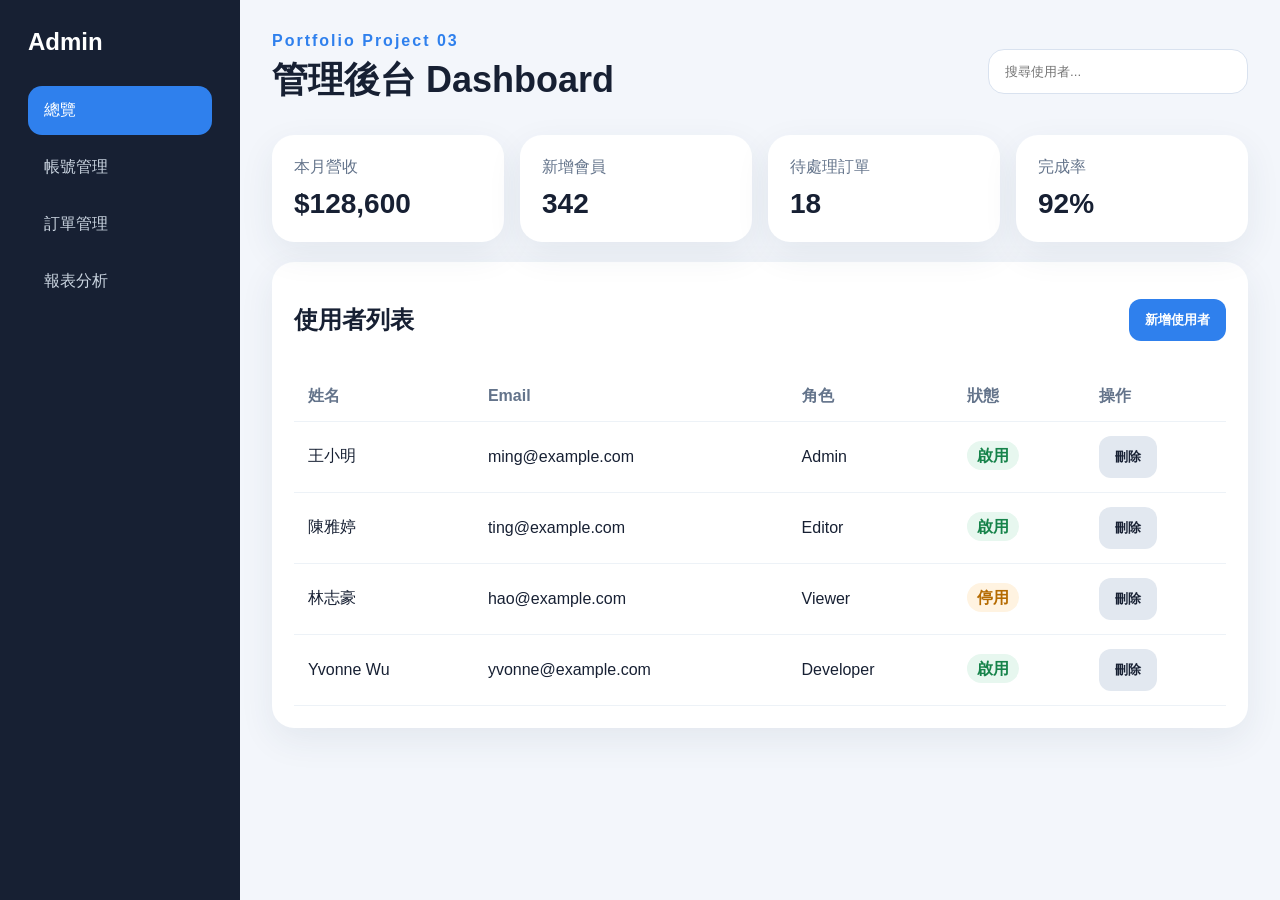
==== admin-dashboard/index.html @ 35ff7ce7 "上傳" ====
<!doctype html><html lang="zh-Hant"><head><meta charset="UTF-8"><meta name="viewport" content="width=device-width,initial-scale=1.0"><title>管理後台 Demo</title><link rel="stylesheet" href="style.css"></head><body><aside><h2>Admin</h2><a class="active">總覽</a><a>帳號管理</a><a>訂單管理</a><a>報表分析</a></aside><main><header><div><p>Portfolio Project 03</p><h1>管理後台 Dashboard</h1></div><input id="keyword" placeholder="搜尋使用者..."></header><section class="cards"><div><span>本月營收</span><strong>$128,600</strong></div><div><span>新增會員</span><strong>342</strong></div><div><span>待處理訂單</span><strong>18</strong></div><div><span>完成率</span><strong>92%</strong></div></section><section class="panel"><div class="panel-title"><h2>使用者列表</h2><button id="addUser">新增使用者</button></div><table><thead><tr><th>姓名</th><th>Email</th><th>角色</th><th>狀態</th><th>操作</th></tr></thead><tbody id="tbody"></tbody></table></section></main><script src="script.js"></script></body></html>
---- admin-dashboard/style.css ----
*{box-sizing:border-box}body{margin:0;font-family:"Noto Sans TC",Arial,sans-serif;background:#f3f6fb;color:#172033;display:grid;grid-template-columns:240px 1fr;min-height:100vh}aside{background:#172033;color:white;padding:28px}aside h2{margin:0 0 30px}aside a{display:block;padding:14px 16px;border-radius:14px;color:#cbd5e1;margin:8px 0}.active{background:#2f80ed;color:white}main{padding:32px}header{display:flex;justify-content:space-between;align-items:center;margin-bottom:24px}header p{color:#2f80ed;font-weight:800;letter-spacing:2px;margin:0}h1{margin:6px 0;font-size:36px}header input{padding:14px 16px;border:1px solid #d9e2ef;border-radius:16px;width:260px}.cards{display:grid;grid-template-columns:repeat(4,1fr);gap:16px;margin-bottom:20px}.cards div,.panel{background:white;border-radius:22px;padding:22px;box-shadow:0 12px 35px rgba(40,60,90,.08)}.cards span{color:#64748b}.cards strong{display:block;font-size:28px;margin-top:10px}.panel-title{display:flex;justify-content:space-between;align-items:center}button{border:0;border-radius:12px;background:#2f80ed;color:white;padding:12px 16px;font-weight:800;cursor:pointer}table{width:100%;border-collapse:collapse;margin-top:16px}th,td{text-align:left;padding:14px;border-bottom:1px solid #edf2f7}th{color:#64748b}.badge{padding:6px 10px;border-radius:999px;background:#e7f7ef;color:#16834a;font-weight:800}.off{background:#fff3e1;color:#b56b00}.del{background:#e2e8f0;color:#172033}@media(max-width:900px){body{grid-template-columns:1fr}aside{display:none}.cards{grid-template-columns:1fr 1fr}header{display:block}header input{width:100%}}
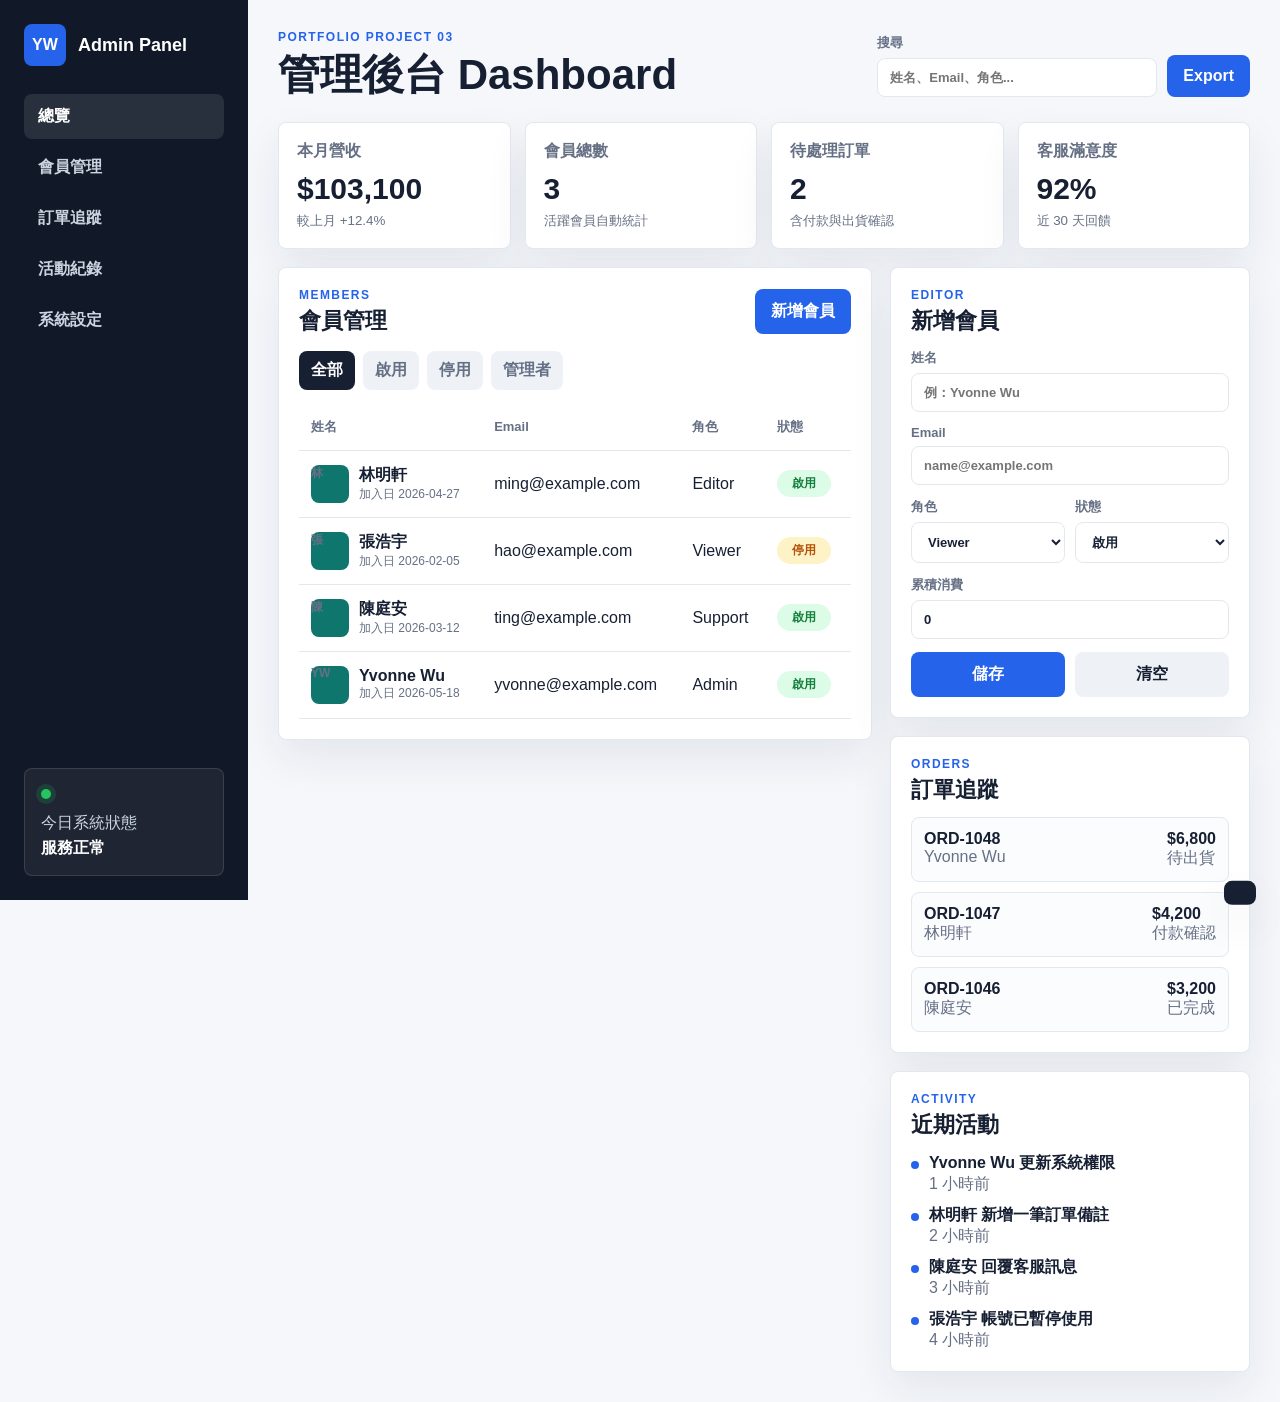
==== commit 6cf0713e: "更新" ====
--- a/admin-dashboard/index.html
+++ b/admin-dashboard/index.html
@@ -1 +1,187 @@
-<!doctype html><html lang="zh-Hant"><head><meta charset="UTF-8"><meta name="viewport" content="width=device-width,initial-scale=1.0"><title>管理後台 Demo</title><link rel="stylesheet" href="style.css"></head><body><aside><h2>Admin</h2><a class="active">總覽</a><a>帳號管理</a><a>訂單管理</a><a>報表分析</a></aside><main><header><div><p>Portfolio Project 03</p><h1>管理後台 Dashboard</h1></div><input id="keyword" placeholder="搜尋使用者..."></header><section class="cards"><div><span>本月營收</span><strong>$128,600</strong></div><div><span>新增會員</span><strong>342</strong></div><div><span>待處理訂單</span><strong>18</strong></div><div><span>完成率</span><strong>92%</strong></div></section><section class="panel"><div class="panel-title"><h2>使用者列表</h2><button id="addUser">新增使用者</button></div><table><thead><tr><th>姓名</th><th>Email</th><th>角色</th><th>狀態</th><th>操作</th></tr></thead><tbody id="tbody"></tbody></table></section></main><script src="script.js"></script></body></html>
+<!doctype html>
+<html lang="zh-Hant">
+  <head>
+    <meta charset="UTF-8" />
+    <meta name="viewport" content="width=device-width, initial-scale=1.0" />
+    <title>管理後台 Demo | Yvonne Wu</title>
+    <meta
+      name="description"
+      content="一個以 HTML、CSS、JavaScript 製作的響應式管理後台作品，包含資料篩選、排序、新增、編輯與刪除。"
+    />
+    <link rel="stylesheet" href="style.css" />
+  </head>
+  <body>
+    <aside class="sidebar" aria-label="主選單">
+      <a class="brand" href="../index.html" aria-label="回到作品集首頁">
+        <span>YW</span>
+        <strong>Admin Panel</strong>
+      </a>
+      <nav class="nav-list">
+        <a class="active" href="#overview">總覽</a>
+        <a href="#members">會員管理</a>
+        <a href="#orders">訂單追蹤</a>
+        <a href="#activity">活動紀錄</a>
+        <a href="#settings">系統設定</a>
+      </nav>
+      <div class="sidebar-card">
+        <span class="status-dot"></span>
+        <p>今日系統狀態</p>
+        <strong>服務正常</strong>
+      </div>
+    </aside>
+
+    <main class="dashboard">
+      <header class="topbar">
+        <div>
+          <p class="eyebrow">Portfolio Project 03</p>
+          <h1>管理後台 Dashboard</h1>
+        </div>
+        <div class="topbar-actions">
+          <label class="search">
+            <span>搜尋</span>
+            <input id="keyword" type="search" placeholder="姓名、Email、角色..." />
+          </label>
+          <button class="icon-button" id="exportBtn" type="button" title="匯出目前清單">
+            Export
+          </button>
+        </div>
+      </header>
+
+      <section class="metrics" id="overview" aria-label="營運指標">
+        <article class="metric-card">
+          <span>本月營收</span>
+          <strong id="revenueValue">$0</strong>
+          <small>較上月 +12.4%</small>
+        </article>
+        <article class="metric-card">
+          <span>會員總數</span>
+          <strong id="memberValue">0</strong>
+          <small>活躍會員自動統計</small>
+        </article>
+        <article class="metric-card">
+          <span>待處理訂單</span>
+          <strong id="pendingValue">0</strong>
+          <small>含付款與出貨確認</small>
+        </article>
+        <article class="metric-card">
+          <span>客服滿意度</span>
+          <strong>92%</strong>
+          <small>近 30 天回饋</small>
+        </article>
+      </section>
+
+      <section class="workspace">
+        <section class="panel users-panel" id="members">
+          <div class="panel-title">
+            <div>
+              <p class="eyebrow">Members</p>
+              <h2>會員管理</h2>
+            </div>
+            <button id="openFormBtn" class="primary-button" type="button">新增會員</button>
+          </div>
+
+          <div class="filters" aria-label="會員篩選">
+            <button class="filter active" type="button" data-filter="all">全部</button>
+            <button class="filter" type="button" data-filter="active">啟用</button>
+            <button class="filter" type="button" data-filter="inactive">停用</button>
+            <button class="filter" type="button" data-filter="admin">管理者</button>
+          </div>
+
+          <div class="table-wrap">
+            <table>
+              <thead>
+                <tr>
+                  <th>
+                    <button class="sort-button" type="button" data-sort="name">姓名</button>
+                  </th>
+                  <th>Email</th>
+                  <th>
+                    <button class="sort-button" type="button" data-sort="role">角色</button>
+                  </th>
+                  <th>狀態</th>
+                  <th>
+                    <button class="sort-button" type="button" data-sort="spent">消費</button>
+                  </th>
+                  <th>操作</th>
+                </tr>
+              </thead>
+              <tbody id="tbody"></tbody>
+            </table>
+          </div>
+          <p id="emptyState" class="empty-state" hidden>找不到符合條件的會員。</p>
+        </section>
+
+        <aside class="right-column">
+          <section class="panel form-panel" id="settings">
+            <div class="panel-title compact">
+              <div>
+                <p class="eyebrow">Editor</p>
+                <h2 id="formTitle">新增會員</h2>
+              </div>
+            </div>
+            <form id="memberForm">
+              <input type="hidden" id="memberId" />
+              <label>
+                姓名
+                <input id="nameInput" type="text" required placeholder="例：Yvonne Wu" />
+              </label>
+              <label>
+                Email
+                <input id="emailInput" type="email" required placeholder="name@example.com" />
+              </label>
+              <div class="form-grid">
+                <label>
+                  角色
+                  <select id="roleInput">
+                    <option>Admin</option>
+                    <option>Editor</option>
+                    <option>Support</option>
+                    <option>Viewer</option>
+                  </select>
+                </label>
+                <label>
+                  狀態
+                  <select id="statusInput">
+                    <option value="active">啟用</option>
+                    <option value="inactive">停用</option>
+                  </select>
+                </label>
+              </div>
+              <label>
+                累積消費
+                <input id="spentInput" type="number" min="0" step="100" required />
+              </label>
+              <div class="form-actions">
+                <button class="primary-button" type="submit">儲存</button>
+                <button class="ghost-button" id="resetFormBtn" type="button">清空</button>
+              </div>
+            </form>
+          </section>
+
+          <section class="panel" id="orders">
+            <div class="panel-title compact">
+              <div>
+                <p class="eyebrow">Orders</p>
+                <h2>訂單追蹤</h2>
+              </div>
+            </div>
+            <div class="order-list" id="orderList"></div>
+          </section>
+
+          <section class="panel" id="activity">
+            <div class="panel-title compact">
+              <div>
+                <p class="eyebrow">Activity</p>
+                <h2>近期活動</h2>
+              </div>
+            </div>
+            <ul class="timeline" id="timeline"></ul>
+          </section>
+        </aside>
+      </section>
+    </main>
+
+    <div class="toast" id="toast" role="status" aria-live="polite"></div>
+    <script src="script.js"></script>
+  </body>
+</html>
--- a/admin-dashboard/style.css
+++ b/admin-dashboard/style.css
@@ -1 +1,580 @@
-*{box-sizing:border-box}body{margin:0;font-family:"Noto Sans TC",Arial,sans-serif;background:#f3f6fb;color:#172033;display:grid;grid-template-columns:240px 1fr;min-height:100vh}aside{background:#172033;color:white;padding:28px}aside h2{margin:0 0 30px}aside a{display:block;padding:14px 16px;border-radius:14px;color:#cbd5e1;margin:8px 0}.active{background:#2f80ed;color:white}main{padding:32px}header{display:flex;justify-content:space-between;align-items:center;margin-bottom:24px}header p{color:#2f80ed;font-weight:800;letter-spacing:2px;margin:0}h1{margin:6px 0;font-size:36px}header input{padding:14px 16px;border:1px solid #d9e2ef;border-radius:16px;width:260px}.cards{display:grid;grid-template-columns:repeat(4,1fr);gap:16px;margin-bottom:20px}.cards div,.panel{background:white;border-radius:22px;padding:22px;box-shadow:0 12px 35px rgba(40,60,90,.08)}.cards span{color:#64748b}.cards strong{display:block;font-size:28px;margin-top:10px}.panel-title{display:flex;justify-content:space-between;align-items:center}button{border:0;border-radius:12px;background:#2f80ed;color:white;padding:12px 16px;font-weight:800;cursor:pointer}table{width:100%;border-collapse:collapse;margin-top:16px}th,td{text-align:left;padding:14px;border-bottom:1px solid #edf2f7}th{color:#64748b}.badge{padding:6px 10px;border-radius:999px;background:#e7f7ef;color:#16834a;font-weight:800}.off{background:#fff3e1;color:#b56b00}.del{background:#e2e8f0;color:#172033}@media(max-width:900px){body{grid-template-columns:1fr}aside{display:none}.cards{grid-template-columns:1fr 1fr}header{display:block}header input{width:100%}}
+:root {
+  --bg: #f5f7fb;
+  --panel: #ffffff;
+  --text: #172033;
+  --muted: #667085;
+  --line: #e3e8ef;
+  --primary: #2563eb;
+  --primary-dark: #1e40af;
+  --success: #15803d;
+  --warning: #b45309;
+  --danger: #b42318;
+  --sidebar: #111827;
+  --shadow: 0 18px 44px rgba(22, 32, 51, 0.08);
+}
+
+* {
+  box-sizing: border-box;
+}
+
+html {
+  scroll-behavior: smooth;
+}
+
+body {
+  margin: 0;
+  min-height: 100vh;
+  background: var(--bg);
+  color: var(--text);
+  font-family: -apple-system, BlinkMacSystemFont, "Noto Sans TC", "Segoe UI", sans-serif;
+  display: grid;
+  grid-template-columns: 248px minmax(0, 1fr);
+}
+
+button,
+input,
+select {
+  font: inherit;
+}
+
+button {
+  cursor: pointer;
+}
+
+a {
+  color: inherit;
+  text-decoration: none;
+}
+
+.sidebar {
+  position: sticky;
+  top: 0;
+  height: 100vh;
+  background: var(--sidebar);
+  color: #ffffff;
+  padding: 24px;
+  display: flex;
+  flex-direction: column;
+  gap: 28px;
+}
+
+.brand {
+  display: flex;
+  align-items: center;
+  gap: 12px;
+}
+
+.brand span {
+  width: 42px;
+  height: 42px;
+  border-radius: 8px;
+  display: grid;
+  place-items: center;
+  background: #2563eb;
+  font-weight: 900;
+}
+
+.brand strong {
+  font-size: 18px;
+}
+
+.nav-list {
+  display: grid;
+  gap: 6px;
+}
+
+.nav-list a {
+  color: #cbd5e1;
+  border-radius: 8px;
+  padding: 12px 14px;
+  font-weight: 700;
+}
+
+.nav-list a:hover,
+.nav-list .active {
+  background: rgba(255, 255, 255, 0.1);
+  color: #ffffff;
+}
+
+.sidebar-card {
+  margin-top: auto;
+  padding: 16px;
+  border: 1px solid rgba(255, 255, 255, 0.12);
+  border-radius: 8px;
+  background: rgba(255, 255, 255, 0.06);
+}
+
+.sidebar-card p {
+  color: #cbd5e1;
+  margin: 10px 0 4px;
+}
+
+.status-dot {
+  width: 10px;
+  height: 10px;
+  display: inline-block;
+  border-radius: 999px;
+  background: #22c55e;
+  box-shadow: 0 0 0 5px rgba(34, 197, 94, 0.16);
+}
+
+.dashboard {
+  min-width: 0;
+  padding: 30px;
+}
+
+.topbar {
+  display: flex;
+  align-items: center;
+  justify-content: space-between;
+  gap: 20px;
+  margin-bottom: 22px;
+}
+
+.eyebrow {
+  margin: 0 0 6px;
+  color: var(--primary);
+  font-size: 12px;
+  font-weight: 900;
+  letter-spacing: 0.12em;
+  text-transform: uppercase;
+}
+
+h1,
+h2 {
+  margin: 0;
+  line-height: 1.2;
+}
+
+h1 {
+  font-size: clamp(28px, 4vw, 42px);
+}
+
+h2 {
+  font-size: 22px;
+}
+
+.topbar-actions {
+  display: flex;
+  align-items: end;
+  gap: 10px;
+}
+
+.search {
+  display: grid;
+  gap: 6px;
+  color: var(--muted);
+  font-size: 13px;
+  font-weight: 700;
+}
+
+.search input,
+form input,
+form select {
+  width: 100%;
+  border: 1px solid var(--line);
+  border-radius: 8px;
+  background: #ffffff;
+  color: var(--text);
+  padding: 11px 12px;
+  outline: none;
+}
+
+.search input {
+  min-width: 280px;
+}
+
+.search input:focus,
+form input:focus,
+form select:focus {
+  border-color: var(--primary);
+  box-shadow: 0 0 0 3px rgba(37, 99, 235, 0.12);
+}
+
+.icon-button,
+.primary-button,
+.ghost-button,
+.action-button,
+.filter,
+.sort-button {
+  border: 0;
+  border-radius: 8px;
+  font-weight: 800;
+}
+
+.icon-button,
+.primary-button {
+  color: #ffffff;
+  background: var(--primary);
+  padding: 12px 16px;
+}
+
+.icon-button:hover,
+.primary-button:hover {
+  background: var(--primary-dark);
+}
+
+.metrics {
+  display: grid;
+  grid-template-columns: repeat(4, minmax(0, 1fr));
+  gap: 14px;
+  margin-bottom: 18px;
+}
+
+.metric-card,
+.panel {
+  background: var(--panel);
+  border: 1px solid var(--line);
+  border-radius: 8px;
+  box-shadow: var(--shadow);
+}
+
+.metric-card {
+  padding: 18px;
+}
+
+.metric-card span,
+.metric-card small {
+  display: block;
+  color: var(--muted);
+}
+
+.metric-card span {
+  font-weight: 800;
+}
+
+.metric-card strong {
+  display: block;
+  margin: 10px 0 6px;
+  font-size: 30px;
+}
+
+.workspace {
+  display: grid;
+  grid-template-columns: minmax(0, 1fr) 360px;
+  gap: 18px;
+  align-items: start;
+}
+
+.panel {
+  padding: 20px;
+}
+
+.panel-title {
+  display: flex;
+  align-items: center;
+  justify-content: space-between;
+  gap: 16px;
+  margin-bottom: 16px;
+}
+
+.panel-title.compact {
+  margin-bottom: 14px;
+}
+
+.filters {
+  display: flex;
+  flex-wrap: wrap;
+  gap: 8px;
+  margin-bottom: 14px;
+}
+
+.filter {
+  color: var(--muted);
+  background: #eef2f7;
+  padding: 9px 12px;
+}
+
+.filter.active,
+.filter:hover {
+  color: #ffffff;
+  background: var(--text);
+}
+
+.table-wrap {
+  overflow-x: auto;
+}
+
+table {
+  width: 100%;
+  min-width: 780px;
+  border-collapse: collapse;
+}
+
+th,
+td {
+  border-bottom: 1px solid var(--line);
+  padding: 14px 12px;
+  text-align: left;
+  vertical-align: middle;
+}
+
+th {
+  color: var(--muted);
+  font-size: 13px;
+}
+
+.sort-button {
+  color: inherit;
+  background: transparent;
+  padding: 0;
+}
+
+.member {
+  display: flex;
+  align-items: center;
+  gap: 10px;
+}
+
+.avatar {
+  flex: 0 0 auto;
+  width: 38px;
+  height: 38px;
+  border-radius: 8px;
+  display: grid;
+  place-items: center;
+  color: #ffffff;
+  background: #0f766e;
+  font-weight: 900;
+}
+
+.member strong,
+.member span {
+  display: block;
+}
+
+.member span {
+  color: var(--muted);
+  font-size: 12px;
+}
+
+.badge {
+  display: inline-flex;
+  align-items: center;
+  justify-content: center;
+  min-width: 54px;
+  padding: 5px 9px;
+  border-radius: 999px;
+  color: var(--success);
+  background: #dcfce7;
+  font-weight: 900;
+  font-size: 12px;
+}
+
+.badge.off {
+  color: var(--warning);
+  background: #fef3c7;
+}
+
+.row-actions {
+  display: flex;
+  gap: 8px;
+}
+
+.action-button {
+  padding: 8px 10px;
+  color: var(--text);
+  background: #eef2f7;
+}
+
+.action-button:hover {
+  background: #dbe4ef;
+}
+
+.action-button.danger {
+  color: var(--danger);
+}
+
+.right-column {
+  display: grid;
+  gap: 18px;
+}
+
+form {
+  display: grid;
+  gap: 13px;
+}
+
+form label {
+  display: grid;
+  gap: 6px;
+  color: var(--muted);
+  font-size: 13px;
+  font-weight: 800;
+}
+
+.form-grid,
+.form-actions {
+  display: grid;
+  grid-template-columns: 1fr 1fr;
+  gap: 10px;
+}
+
+.ghost-button {
+  color: var(--text);
+  background: #eef2f7;
+  padding: 12px 16px;
+}
+
+.order-list,
+.timeline {
+  display: grid;
+  gap: 10px;
+}
+
+.order-item {
+  display: grid;
+  grid-template-columns: 1fr auto;
+  gap: 8px;
+  padding: 12px;
+  border: 1px solid var(--line);
+  border-radius: 8px;
+  background: #fbfcfe;
+}
+
+.order-item strong,
+.order-item span {
+  display: block;
+}
+
+.order-item span,
+.timeline p,
+.empty-state {
+  color: var(--muted);
+}
+
+.timeline {
+  list-style: none;
+  margin: 0;
+  padding: 0;
+}
+
+.timeline li {
+  position: relative;
+  padding-left: 18px;
+}
+
+.timeline li::before {
+  content: "";
+  position: absolute;
+  left: 0;
+  top: 8px;
+  width: 8px;
+  height: 8px;
+  border-radius: 999px;
+  background: var(--primary);
+}
+
+.timeline strong,
+.timeline p {
+  display: block;
+  margin: 0;
+}
+
+.empty-state {
+  margin: 18px 0 0;
+  text-align: center;
+}
+
+.toast {
+  position: fixed;
+  right: 24px;
+  bottom: 24px;
+  transform: translateY(120%);
+  transition: transform 0.22s ease;
+  padding: 12px 16px;
+  border-radius: 8px;
+  background: var(--text);
+  color: #ffffff;
+  font-weight: 800;
+  box-shadow: var(--shadow);
+}
+
+.toast.show {
+  transform: translateY(0);
+}
+
+@media (max-width: 1180px) {
+  body {
+    grid-template-columns: 1fr;
+  }
+
+  .sidebar {
+    position: static;
+    height: auto;
+    padding: 18px 22px;
+  }
+
+  .nav-list {
+    grid-template-columns: repeat(5, max-content);
+    overflow-x: auto;
+  }
+
+  .sidebar-card {
+    display: none;
+  }
+
+  .workspace {
+    grid-template-columns: 1fr;
+  }
+
+  .right-column {
+    grid-template-columns: 1fr 1fr;
+  }
+}
+
+@media (max-width: 820px) {
+  .dashboard {
+    padding: 20px;
+  }
+
+  .topbar,
+  .topbar-actions,
+  .panel-title {
+    align-items: stretch;
+    flex-direction: column;
+  }
+
+  .search input {
+    min-width: 0;
+  }
+
+  .metrics,
+  .right-column {
+    grid-template-columns: 1fr;
+  }
+}
+
+@media (max-width: 560px) {
+  .sidebar {
+    padding: 16px;
+  }
+
+  .nav-list {
+    grid-template-columns: repeat(5, max-content);
+  }
+
+  .dashboard {
+    padding: 14px;
+  }
+
+  .metrics {
+    gap: 10px;
+  }
+
+  .panel,
+  .metric-card {
+    padding: 16px;
+  }
+
+  .form-grid,
+  .form-actions {
+    grid-template-columns: 1fr;
+  }
+
+  .toast {
+    left: 14px;
+    right: 14px;
+    text-align: center;
+  }
+}
